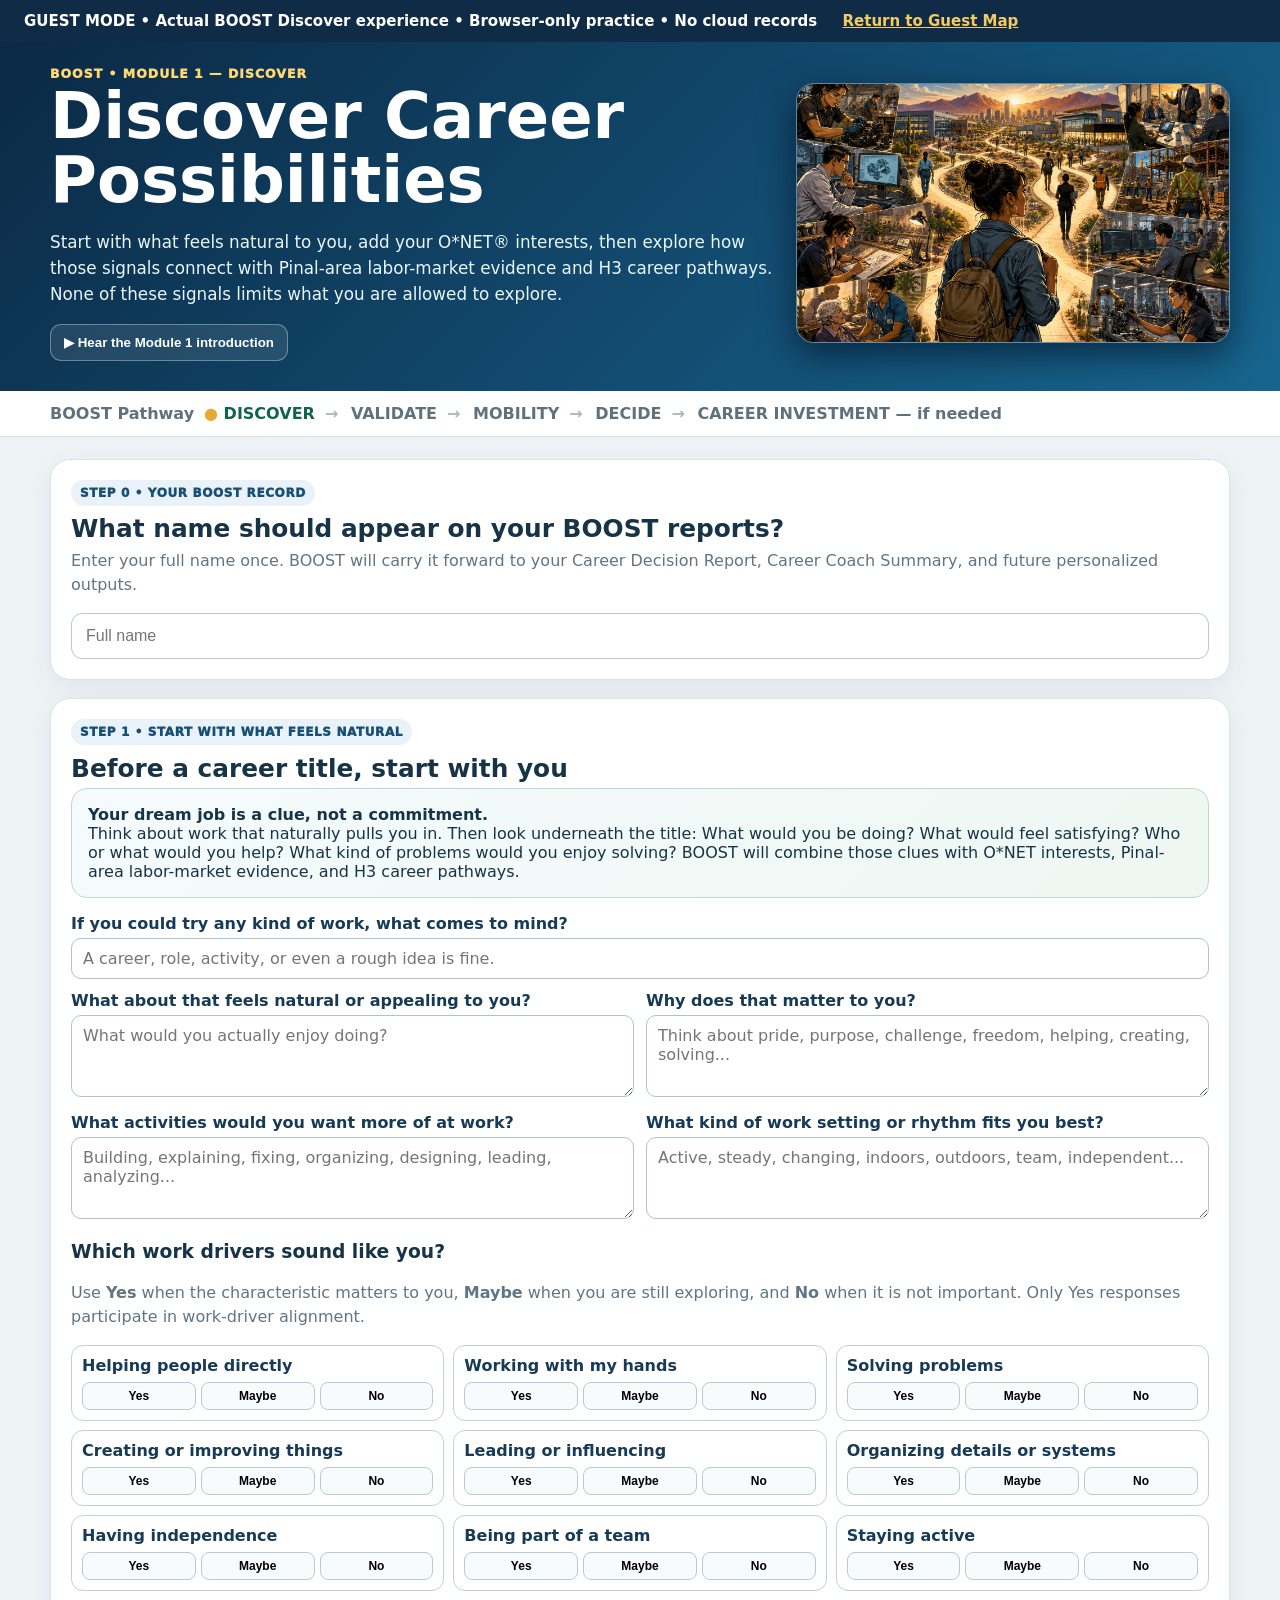
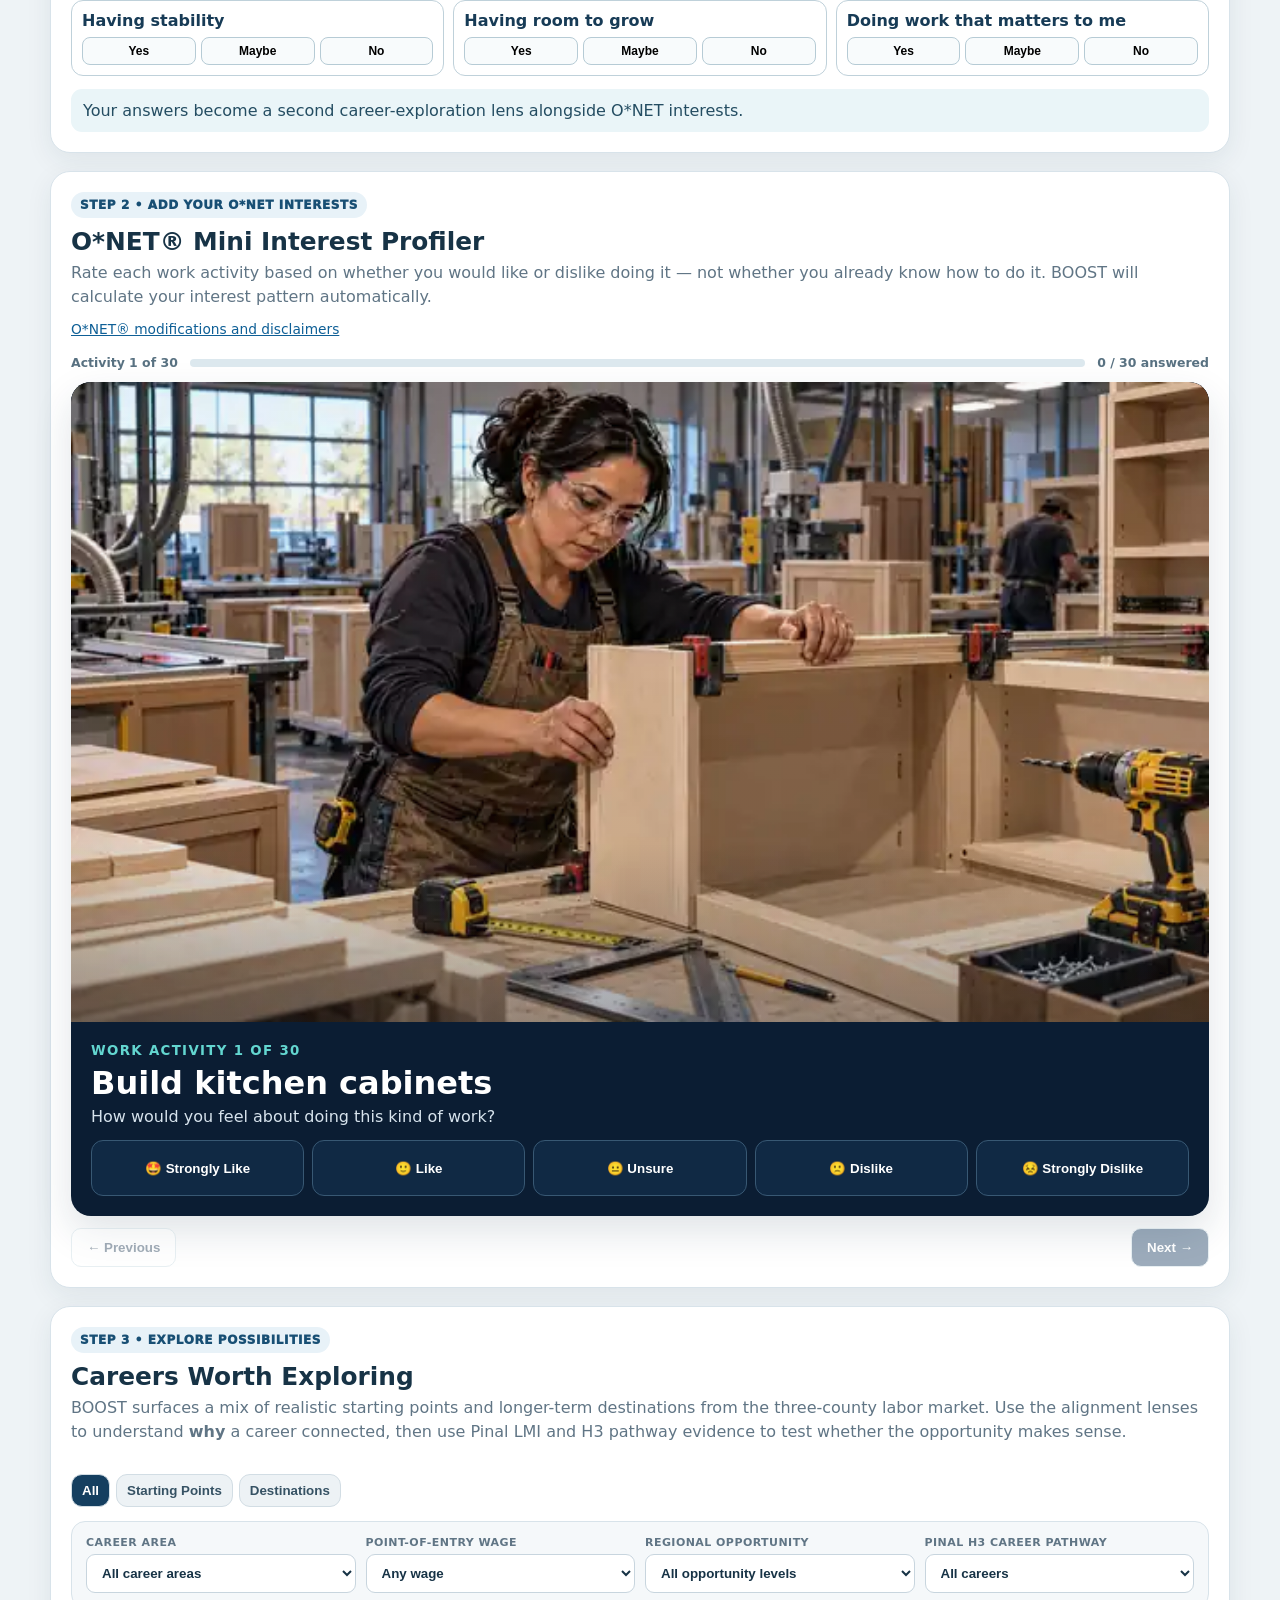
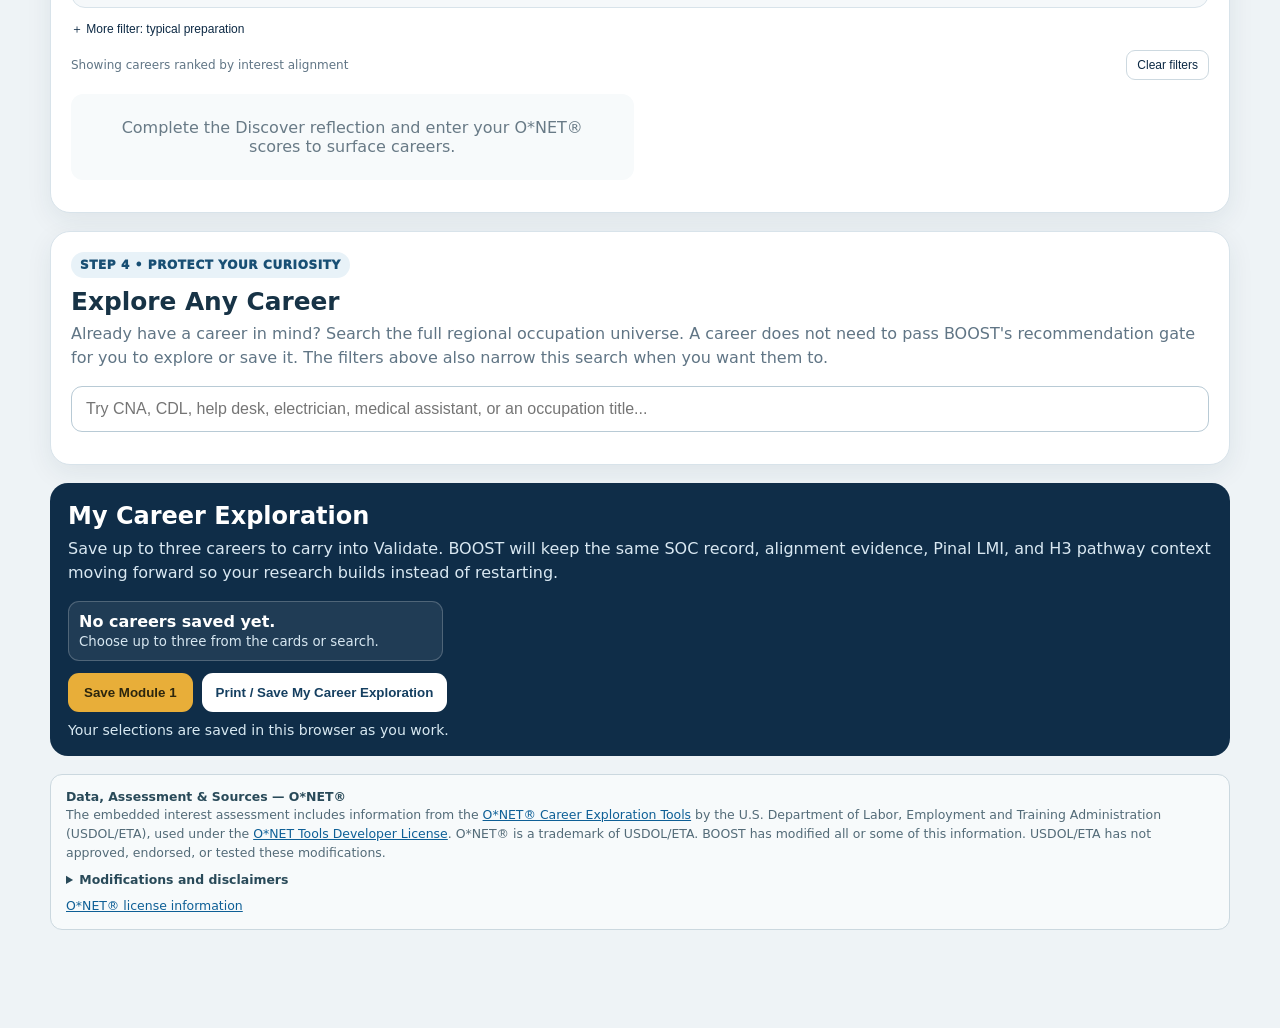
==== guest.html @ 2529eebf "Add real BOOST Discover guest experience with in-memory state and no cloud scripts" ====
<!doctype html>
<html lang="en">
<head>
<meta charset="utf-8">
<meta name="viewport" content="width=device-width,initial-scale=1">
<title>BOOST Discover — Guest Experience</title>
<link rel="stylesheet" href="assets/module1-open.css">
<link rel="stylesheet" href="assets/module1-filters-prod.css">
</head>
<body>
<div style="background:#102b46;color:white;padding:12px 24px;font:600 15px system-ui">GUEST MODE • Actual BOOST Discover experience • Browser-only practice • No cloud records <a style="color:#f4cb61;margin-left:20px" href="https://pinalworkforce1-del.github.io/BOOST_Pathway-Portal/guest.html">Return to Guest Map</a></div>
<header class="hero">
 <div class="wrap heroGrid">
  <div>
   <div class="eyebrow">BOOST • Module 1 — Discover</div>
   <h1>Discover Career Possibilities</h1>
   <p>Start with what feels natural to you, add your O*NET® interests, then explore how those signals connect with Pinal-area labor-market evidence and H3 career pathways. None of these signals limits what you are allowed to explore.</p>
   <button class="audioBtn" id="audioBtn" type="button">▶ Hear the Module 1 introduction</button>
   <audio id="introAudio" preload="none" src="assets/audio/module1_00_discover_intro.mp3"></audio>
  </div>
  <img src="assets/images/module1_00_discover-career-possibilities.png" alt="Career discovery illustration">
 </div>
</header>
<nav class="rail"><div class="railInner"><strong>BOOST Pathway</strong><span class="on">DISCOVER</span><span>VALIDATE</span><span>MOBILITY</span><span>DECIDE</span><span>CAREER INVESTMENT — if needed</span></div></nav>
<main><div class="wrap">
 <section class="panel" id="participantName">
  <div class="stepTag">Step 0 • Your BOOST record</div>
  <h2>What name should appear on your BOOST reports?</h2>
  <p class="sub">Enter your full name once. BOOST will carry it forward to your Career Decision Report, Career Coach Summary, and future personalized outputs.</p>
  <div class="searchWrap"><input class="searchInput" id="participantFullName" type="text" autocomplete="name" placeholder="Full name" aria-label="Full name" required></div>
  <div class="status" id="participantNameStatus" style="display:none;margin-top:10px"></div>
 </section>
 <section class="panel" id="onet">
  <div class="stepTag">Step 1 • Start with your interests</div>
  <h2>Enter your O*NET® Interest Profiler scores</h2>
  <p class="sub">If you have not completed the profiler yet, take it first. Then enter your six scores below. BOOST uses these scores only as a preference signal — not as a measure of qualification.</p>
  <p class="note" style="margin-top:-4px"><a href="#onetLicense">O*NET® modifications and disclaimers</a></p>
  <div class="onetBox"><div><b>O*NET® Interest Profiler</b><br><span class="note">A free assessment that measures Realistic, Investigative, Artistic, Social, Enterprising, and Conventional interests.</span></div><a href="https://www.mynextmove.org/explore/ip" target="_blank" rel="noopener">Take the O*NET® Interest Profiler ↗</a></div>
  <div class="scoreGrid">
   <div class="score"><label>R</label><b>Realistic</b><input id="R" type="number" min="0" max="40" step="1" inputmode="numeric" aria-label="Realistic score"></div>
   <div class="score"><label>I</label><b>Investigative</b><input id="I" type="number" min="0" max="40" step="1" inputmode="numeric" aria-label="Investigative score"></div>
   <div class="score"><label>A</label><b>Artistic</b><input id="A" type="number" min="0" max="40" step="1" inputmode="numeric" aria-label="Artistic score"></div>
   <div class="score"><label>S</label><b>Social</b><input id="S" type="number" min="0" max="40" step="1" inputmode="numeric" aria-label="Social score"></div>
   <div class="score"><label>E</label><b>Enterprising</b><input id="E" type="number" min="0" max="40" step="1" inputmode="numeric" aria-label="Enterprising score"></div>
   <div class="score"><label>C</label><b>Conventional</b><input id="C" type="number" min="0" max="40" step="1" inputmode="numeric" aria-label="Conventional score"></div>
  </div>
  <div class="actionRow"><button class="primary" id="surfaceBtn" type="button">Show Careers That Connect to Me</button><span class="note">Regional opportunity and H3 pathway evidence remain visible career-development evidence. They do not override your interests or work drivers.</span></div>
  <div class="interestSummary" id="interestSummary"></div>
 </section>
 <section class="panel" id="recommendations">
  <div class="resultsHead"><div><div class="stepTag">Step 2 • Explore possibilities</div><h2>Careers Worth Exploring</h2><p class="sub">BOOST surfaces a mix of realistic starting points and longer-term destinations from the three-county labor market. Use the alignment lenses to understand <b>why</b> a career connected, then use Pinal LMI and H3 pathway evidence to test whether the opportunity makes sense.</p></div>
   <div class="filters" id="filters"><button class="filterBtn active" data-filter="all">All</button><button class="filterBtn" data-filter="start">Starting Points</button><button class="filterBtn" data-filter="destination">Destinations</button></div>
  </div>
  <div id="cards" class="cards"><div class="empty">Complete the Discover reflection and enter your O*NET® scores to surface careers.</div></div>
  <div class="showMore"><button class="secondary" id="moreBtn" type="button" style="display:none">Show More Careers</button></div>
 </section>
 <section class="panel">
  <div class="stepTag">Step 4 • Protect your curiosity</div>
  <h2>Explore Any Career</h2>
  <p class="sub">Already have a career in mind? Search the full regional occupation universe. A career does not need to pass BOOST's recommendation gate for you to explore or save it. The filters above also narrow this search when you want them to.</p>
  <div class="searchWrap"><input class="searchInput" id="searchInput" type="search" placeholder="Try CNA, CDL, help desk, electrician, medical assistant, or an occupation title..." autocomplete="off"><div class="searchResults" id="searchResults"></div></div>
  <div class="searchDetail" id="searchDetail"></div>
 </section>
 <section class="selectionBox" id="selectionBox">
  <h2>My Career Exploration</h2>
  <p class="sub">Save up to three careers to carry into Validate. BOOST will keep the same SOC record, alignment evidence, Pinal LMI, and H3 pathway context moving forward so your research builds instead of restarting.</p>
  <div class="chosen" id="chosen"><div class="chosenItem"><b>No careers saved yet.</b><br><small>Choose up to three from the cards or search.</small></div></div>
  <div class="selectionActions"><button class="primary" id="saveBtn" type="button">Save Module 1</button><button class="secondary" id="printBtn" type="button">Print / Save My Career Exploration</button></div>
  <div class="status" id="saveStatus">Your selections are saved in this browser as you work.</div>
  <div class="completion" id="completion"></div>
 </section>
 <aside id="onetLicense" aria-label="O*NET data, assessment, modifications, and licensing" style="margin:18px 0 28px;padding:13px 15px;border:1px solid #cbd8df;border-radius:12px;background:#f7fafb;color:#536b78;font-size:.78rem;line-height:1.5">
  <b style="color:#294a59">Data, Assessment &amp; Sources — O*NET®</b><br>
  The embedded interest assessment includes information from the <a href="https://www.onetcenter.org/tools.html" target="_blank" rel="noopener">O*NET® Career Exploration Tools</a> by the U.S. Department of Labor, Employment and Training Administration (USDOL/ETA), used under the <a href="https://www.onetcenter.org/license_toolsdev.html" target="_blank" rel="noopener">O*NET Tools Developer License</a>. O*NET® is a trademark of USDOL/ETA. BOOST has modified all or some of this information. USDOL/ETA has not approved, endorsed, or tested these modifications.
  <details style="margin-top:8px"><summary style="cursor:pointer;font-weight:800;color:#294a59">Modifications and disclaimers</summary><div style="margin-top:6px">BOOST presents the 30 O*NET® Mini Interest Profiler work activities in a custom, one-activity-at-a-time interface, adds original activity imagery, implements the five-response Mini Interest Profiler scoring structure to produce six RIASEC scores from 0–20, and carries those results into BOOST career exploration and regional labor-market analysis. The profiler remains a career-exploration preference signal and is not used as a measure of qualification. The underlying BOOST scoring/state contract is preserved for participant continuity. This module also includes information adapted from the <a href="https://www.onetcenter.org/database.html" target="_blank" rel="noopener">O*NET® 31.0 Database</a>, used under the <a href="https://creativecommons.org/licenses/by/4.0/" target="_blank" rel="noopener">CC BY 4.0 license</a>. BOOST crosswalks and combines some database information with participant responses and regional labor-market evidence. USDOL/ETA has not approved, endorsed, or tested these modifications.</div></details>
  <div style="margin-top:8px"><a href="https://www.onetcenter.org/license_agreements.html" target="_blank" rel="noopener">O*NET® license information</a></div>
 </aside>
</div></main>


<script src="assets/data/career-data-v1-01.js"></script>
<script src="assets/data/career-data-v1-02.js"></script>
<script src="assets/data/career-data-v1-03.js"></script>
<script src="assets/data/career-data-v1-04.js"></script>
<script src="assets/data/career-data-v1-05.js"></script>
<script src="assets/data/career-data-v1-06.js"></script>
<script src="guest-assets/module1-open-prod.js"></script>
<script src="guest-assets/module1-onet-embedded-v1.js?v=20261005c"></script>
<script src="guest-assets/module1-filters-prod.js"></script>
<script src="guest-assets/module1-search-hotfix.js"></script>
<script src="guest-assets/module1-participant-name-v1.js"></script>
<script src="guest-assets/module1-mindmap-alignment-v1.js?v=20260926a"></script>
<script src="guest-assets/careeronestop-career-action-v1.js?v=20260926a"></script>
<script>
(function restoreBoostMapReturnRule(){
  const PORTAL='https://pinalworkforce1-del.github.io/BOOST_Pathway-Portal/guest.html';
  showCompletion=function(){
    const params=new URLSearchParams(location.search),returnUrl=params.get('boost_return'),moduleId=params.get('boost_module'),nonce=params.get('boost_nonce');
    const box=document.getElementById('completion');if(!box)return;box.style.display='block';
    let safeReturn=null;
    if(returnUrl&&moduleId==='module1'&&nonce){
      try{safeReturn=new URL(returnUrl,location.href);if(safeReturn.origin!==location.origin)safeReturn=null}catch(_){safeReturn=null}
    }
    if(safeReturn){
      box.innerHTML='<h3>Module 1 Complete</h3><p>Your career exploration has been saved. Return to BOOST to record completion and continue your pathway.</p><button class="primary" id="boostReturnComplete" type="button">Save Completion & Return to BOOST</button>';
      document.getElementById('boostReturnComplete').onclick=()=>{safeReturn.searchParams.set('boost_complete','module1');safeReturn.searchParams.set('boost_nonce',nonce);location.assign(safeReturn.toString())};
    }else{
      box.innerHTML='<h3>Module 1 Complete</h3><p>Your exploration stays in this guest tab only. Return to the guest map after each module so you can see your progress and next available step.</p><a class="primary" href="'+PORTAL+'" style="display:inline-block;text-decoration:none">Return to BOOST Map →</a>';
    }
  };
})();
</script>
</body></html>
---- assets/module1-open.css ----
:root{--navy:#0c2944;--blue:#15547f;--sky:#eaf4fb;--gold:#e6aa32;--green:#147458;--ink:#173346;--muted:#607585;--line:#d8e3ea;--paper:#fff;--sand:#fff8e8;--red:#a33b37}
*{box-sizing:border-box}html{scroll-behavior:smooth}body{margin:0;background:#eef3f6;color:var(--ink);font-family:system-ui,-apple-system,Segoe UI,Arial,sans-serif}
a{color:#0e5f96}.wrap{max-width:1180px;margin:auto}.hero{background:linear-gradient(135deg,#0b2945,#17658f);color:#fff;padding:24px 16px 30px}.heroGrid{display:grid;grid-template-columns:1.25fr .75fr;gap:22px;align-items:center}.eyebrow{color:#ffd873;font-size:.78rem;font-weight:950;letter-spacing:.08em;text-transform:uppercase}.hero h1{font-size:clamp(2.2rem,5vw,4rem);margin:.2rem 0 .55rem;line-height:1}.hero p{font-size:1.05rem;line-height:1.55;color:#e9f5fb;max-width:760px}.hero img{width:100%;max-height:260px;object-fit:cover;border-radius:18px;border:1px solid #ffffff55;box-shadow:0 12px 35px #0018}.audioBtn,.primary,.secondary,.filterBtn,.addBtn,.searchPick{border:0;border-radius:11px;font-weight:900;cursor:pointer}.audioBtn{padding:10px 13px;background:#ffffff18;color:#fff;border:1px solid #ffffff55}.rail{background:#fff;border-bottom:1px solid var(--line);padding:13px 16px}.railInner{max-width:1180px;margin:auto;display:flex;gap:10px;align-items:center;flex-wrap:wrap;font-weight:850;color:#60717e}.rail .on{color:#0f654c}.rail .on::before{content:"● ";color:#e6aa32}.rail span:not(.on)::before{content:"→ ";color:#aab8c2;margin-right:7px}
main{padding:22px 14px 70px}.panel{background:#fff;border:1px solid var(--line);border-radius:20px;padding:20px;margin-bottom:18px;box-shadow:0 8px 27px #17334613}.panel h2{margin:.1rem 0 .35rem;font-size:1.55rem}.sub{color:var(--muted);line-height:1.5;margin:.2rem 0 1rem}.stepTag{display:inline-block;font-size:.75rem;font-weight:950;letter-spacing:.05em;text-transform:uppercase;background:#e8f2f8;color:#184f74;padding:6px 9px;border-radius:999px;margin-bottom:7px}
.onetBox{display:grid;grid-template-columns:1fr auto;gap:16px;padding:13px 14px;background:#f2f8fc;border:1px solid #c9dfed;border-radius:14px;align-items:center}.onetBox a{display:inline-block;text-decoration:none;background:#15547f;color:#fff;padding:10px 13px;border-radius:10px;font-weight:900;white-space:nowrap}
.scoreGrid{display:grid;grid-template-columns:repeat(6,1fr);gap:9px;margin-top:15px}.score{padding:11px;background:#f8fafb;border:1px solid #d9e3e9;border-radius:12px}.score label{display:block;font-size:.78rem;color:var(--muted);font-weight:900}.score b{display:block;font-size:1rem;margin:2px 0 5px}.score input{width:100%;font-size:1.05rem;font-weight:850;padding:9px;border:1px solid #b7c8d3;border-radius:8px}
.actionRow{display:flex;align-items:center;gap:10px;flex-wrap:wrap;margin-top:13px}.primary{padding:12px 16px;background:#e8ae39;color:#2c260e}.secondary{padding:11px 14px;background:#15547f;color:#fff}.note{font-size:.86rem;color:var(--muted)}.interestSummary{display:none;margin-top:13px;padding:12px 14px;background:#eff9f4;border:1px solid #b6dfcc;border-radius:12px}.interestSummary b{color:#0f654c}
.resultsHead{display:flex;justify-content:space-between;gap:14px;align-items:flex-end;flex-wrap:wrap}.filters{display:flex;gap:6px;flex-wrap:wrap}.filterBtn{padding:8px 10px;background:#edf2f5;color:#365264;border:1px solid #d2dde4}.filterBtn.active{background:#153f60;color:#fff}
.cards{display:grid;grid-template-columns:repeat(2,1fr);gap:13px;margin-top:14px}.card{border:1px solid #d5e1e8;border-radius:16px;padding:16px;background:#fff;position:relative}.card h3{font-size:1.2rem;margin:.2rem 0 .35rem}.badges{display:flex;gap:6px;flex-wrap:wrap;margin-bottom:10px}.badge{display:inline-block;padding:5px 8px;border-radius:999px;font-size:.72rem;font-weight:900}.opp{background:#e7f3fb;color:#164f76;border:1px solid #b9d8ea}.stage{background:#eef8f2;color:#0e6748;border:1px solid #b4dec9}.path{background:#fff1c9;color:#6f5200;border:1px solid #e3c665}.selectedBadge{background:#e9f7f0;color:#0c6546;border:1px solid #9ed2b9}
.metrics{display:grid;grid-template-columns:repeat(4,1fr);gap:7px;margin:10px 0}.metric{background:#f5f8fa;border-radius:10px;padding:8px}.metric small{display:block;color:#6a7c88}.metric b{display:block;font-size:.98rem}.entry{background:#fff8e7;border:1px solid #ead39a}
.prep{margin:9px 0;padding:10px;border-left:4px solid #e5aa32;background:#fffaf0;border-radius:8px;font-size:.9rem;line-height:1.45}.pathStory{margin:9px 0;padding:10px;background:#f0f8f4;border-radius:9px;font-size:.9rem}.origin{font-size:.76rem;color:#657784;font-weight:850}.addBtn{padding:10px 12px;background:#15547f;color:#fff}.addBtn.remove{background:#6b7881}.addBtn:disabled{opacity:.55;cursor:not-allowed}
.searchWrap{position:relative}.searchInput{width:100%;padding:13px 14px;font-size:1rem;border:1px solid #b8cad5;border-radius:11px}.searchResults{margin-top:8px;border:1px solid #d7e2e8;border-radius:12px;overflow:hidden;display:none;max-height:330px;overflow-y:auto}.searchPick{width:100%;text-align:left;padding:10px 12px;border-radius:0;background:#fff;color:var(--ink);border-bottom:1px solid #e7eef2}.searchPick:hover{background:#f3f8fb}.searchPick small{display:block;color:#6c7d89;margin-top:2px}.searchDetail{margin-top:12px}
.selectionBox{background:#0f2d48;color:#fff;border-radius:18px;padding:18px}.selectionBox h2{margin:.1rem 0 .4rem}.selectionBox .sub{color:#d9e8f2}.chosen{display:grid;grid-template-columns:repeat(3,1fr);gap:9px;margin:12px 0}.chosenItem{background:#ffffff13;border:1px solid #ffffff35;border-radius:11px;padding:10px}.chosenItem small{color:#d7e7f1}.selectionActions{display:flex;gap:9px;flex-wrap:wrap}.selectionActions .secondary{background:#fff;color:#153f60}.status{margin-top:10px;font-size:.88rem;color:#d8e9f2}.completion{display:none;margin-top:15px;background:#eff9f4;color:#173346;border:1px solid #a9d7c0;border-radius:13px;padding:14px}.completion h3{margin:.1rem 0 .35rem;color:#0e6748}.completion a,.completion button{display:inline-block;margin-top:8px;padding:10px 13px;background:#14644c;color:#fff;border:0;border-radius:10px;text-decoration:none;font-weight:900;cursor:pointer}
.empty{padding:24px;text-align:center;color:#687a86;background:#f7fafb;border-radius:12px}.load{padding:25px;text-align:center}.fine{font-size:.78rem;color:#71838e}.showMore{margin-top:12px;text-align:center}
@media(max-width:850px){.heroGrid{grid-template-columns:1fr}.hero img{max-height:220px}.scoreGrid{grid-template-columns:repeat(3,1fr)}.cards{grid-template-columns:1fr}.metrics{grid-template-columns:repeat(2,1fr)}.chosen{grid-template-columns:1fr}.onetBox{grid-template-columns:1fr}}
@media(max-width:480px){.scoreGrid{grid-template-columns:repeat(2,1fr)}}
@media print{.hero,.rail,.onetBox,.scoreGrid,.actionRow,.filters,.addBtn,.searchWrap,.selectionActions,.showMore{display:none!important}.panel,.selectionBox{box-shadow:none;border:1px solid #bbb;color:#111;background:#fff}.chosenItem{border:1px solid #bbb;color:#111}.selectionBox .sub,.selectionBox .status,.chosenItem small{color:#444}}
---- assets/module1-filters-prod.css ----
.careerFilterBar{display:grid;grid-template-columns:repeat(4,minmax(150px,1fr));gap:10px;margin:14px 0 8px;padding:14px;background:#f5f8fa;border:1px solid var(--line);border-radius:14px}.careerFilter{display:flex;flex-direction:column;gap:5px}.careerFilter label{font-size:11px;font-weight:900;letter-spacing:.45px;text-transform:uppercase;color:var(--muted)}.careerFilter select{width:100%;padding:10px 11px;border:1px solid #c8d5de;border-radius:9px;background:#fff;color:var(--ink);font-weight:700}.careerFilterMeta{display:flex;justify-content:space-between;gap:12px;align-items:center;margin:7px 0 13px;color:var(--muted);font-size:12px}.careerFilterMeta button{padding:7px 10px;border:1px solid #cdd9e0;border-radius:9px;background:#fff;color:var(--navy);font-size:12px}.moreFilterWrap{margin-top:8px}.moreFilterToggle{background:transparent!important;color:var(--navy)!important;border:0!important;padding:5px 0!important;font-size:12px!important}.moreFilters{display:none;margin-top:8px}.moreFilters.open{display:block}.filterZero{padding:18px;border:1px dashed #c9d6de;border-radius:12px;background:#fbfdfe;color:var(--muted)}@media(max-width:850px){.careerFilterBar{grid-template-columns:1fr 1fr}}@media(max-width:520px){.careerFilterBar{grid-template-columns:1fr}.careerFilterMeta{align-items:flex-start;flex-direction:column}}
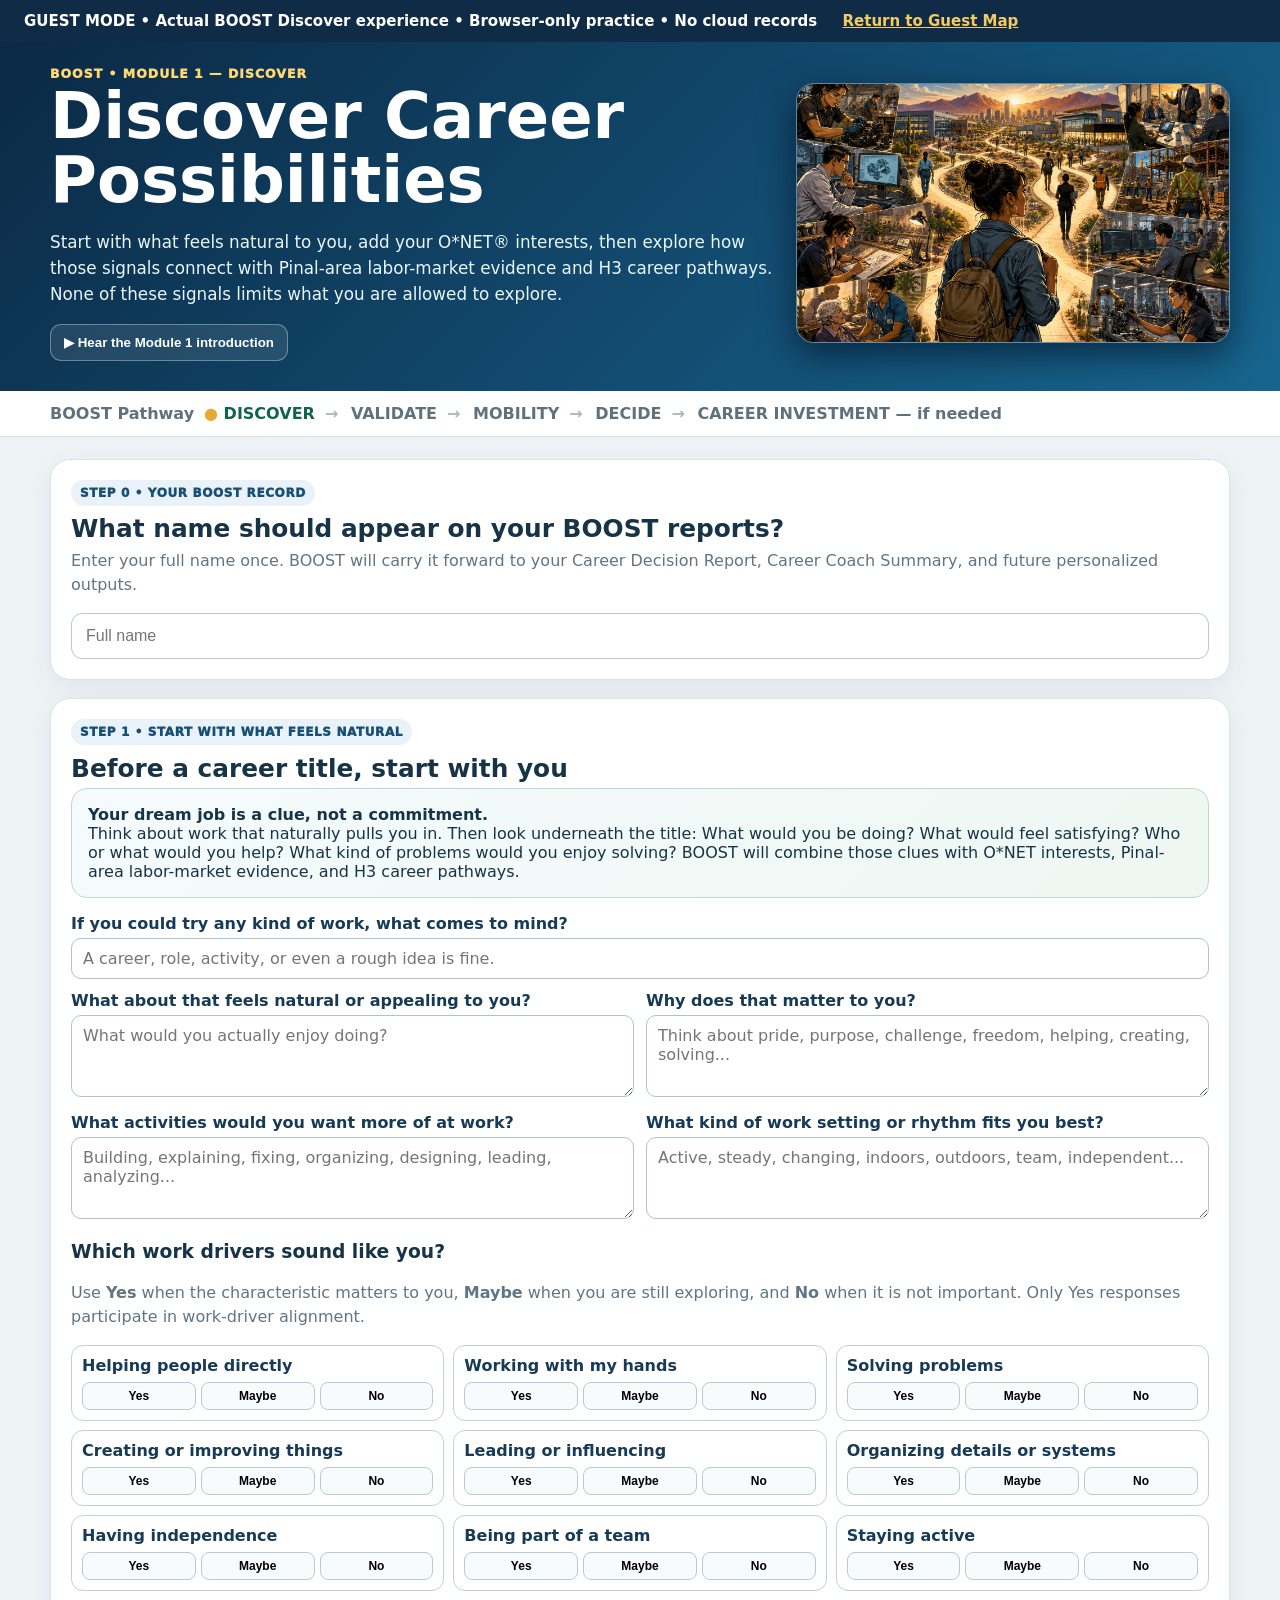
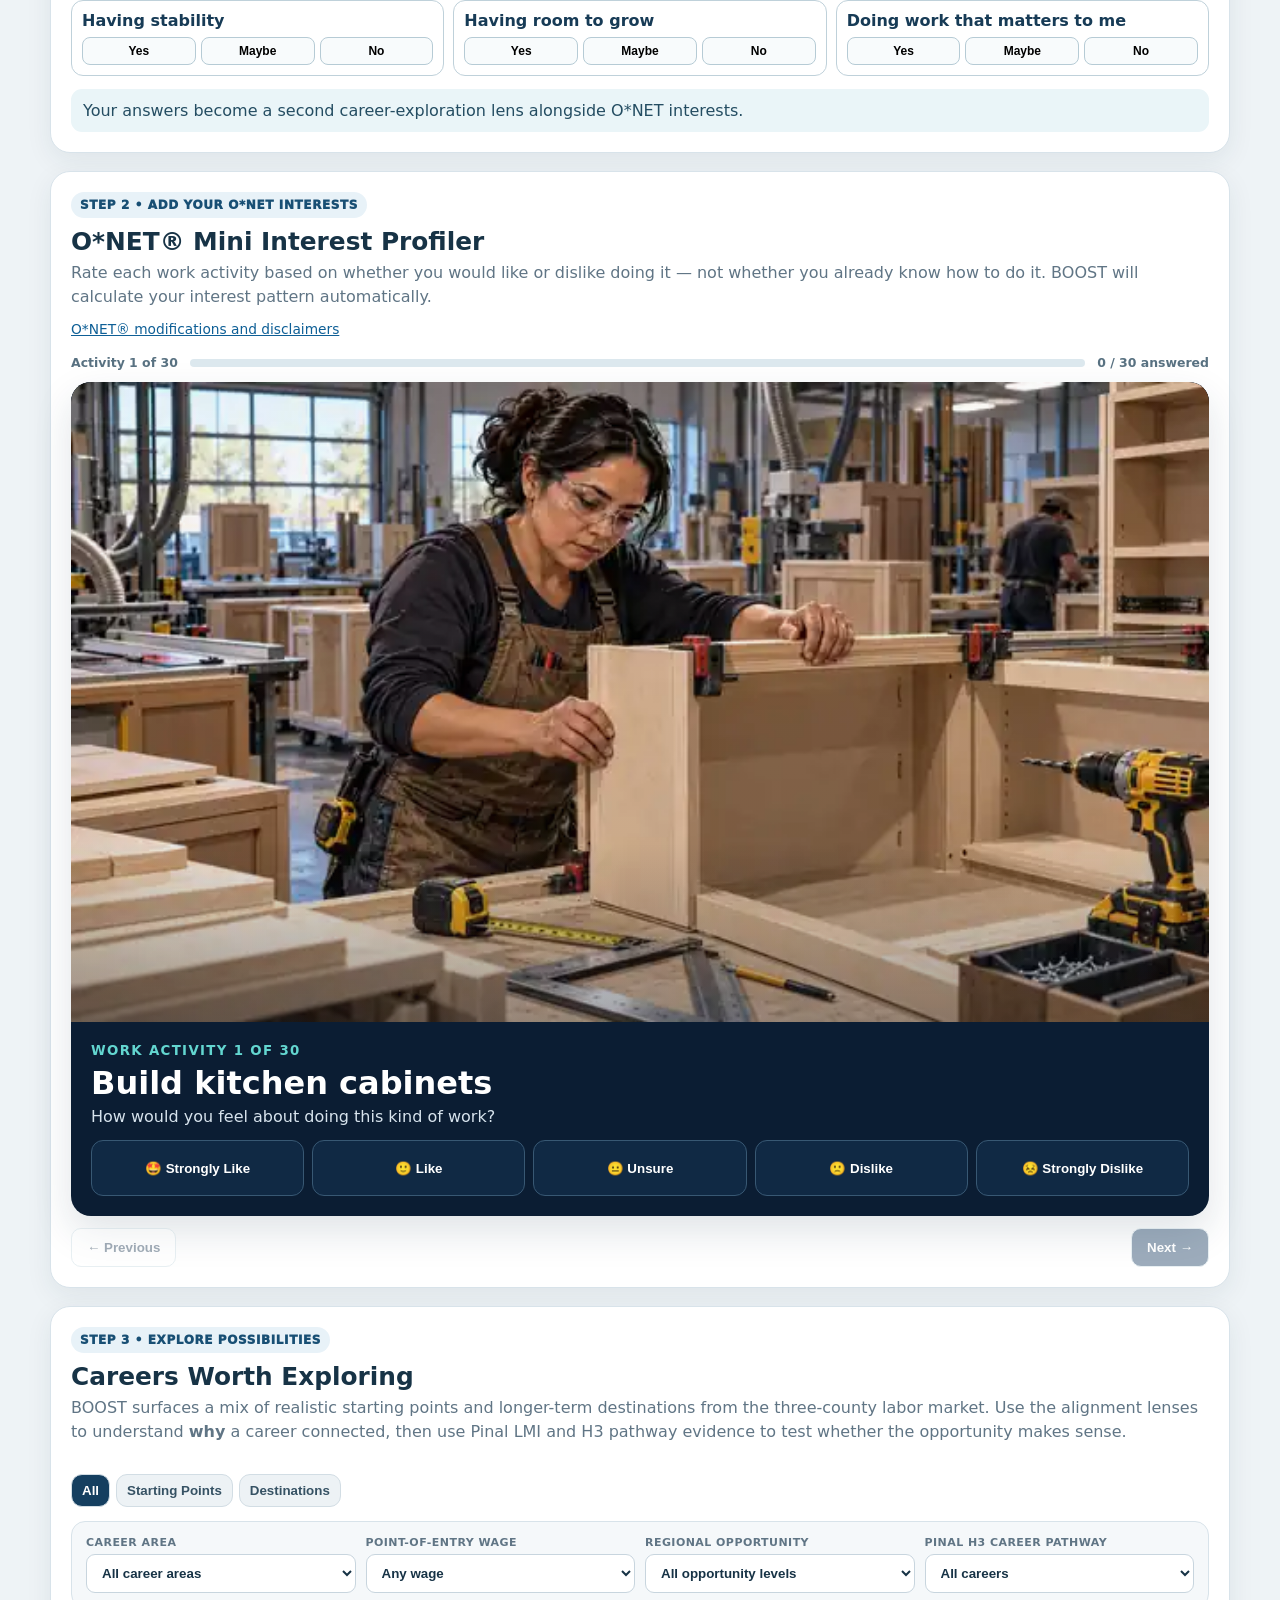
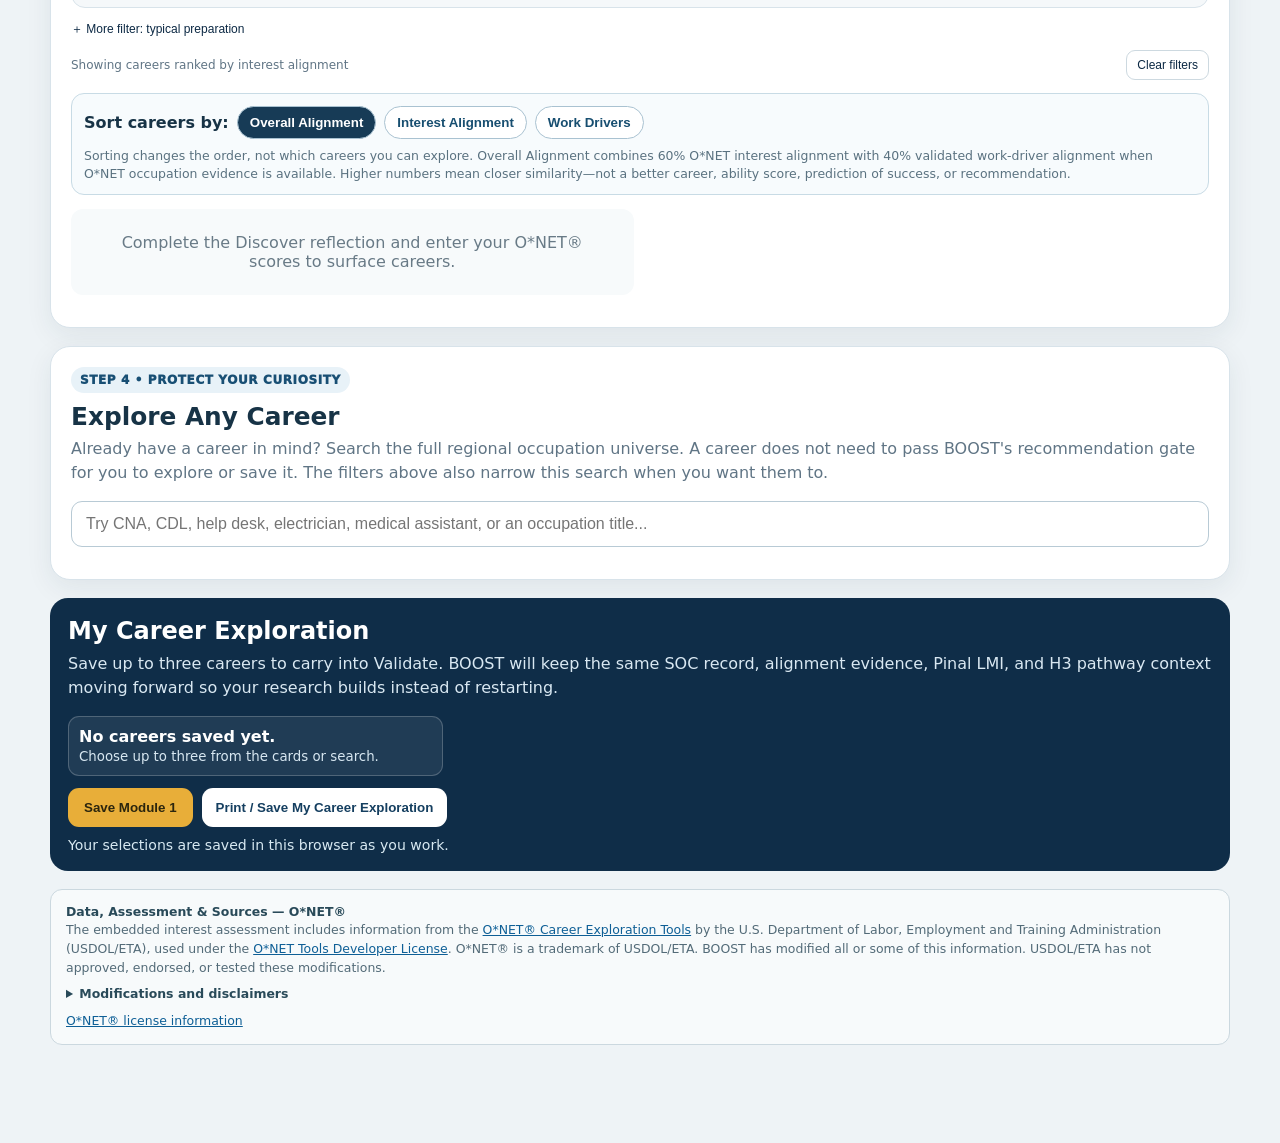
==== commit d9a1b6c8: "Initialize in-memory guest storage before Discover scripts" ====
--- a/guest.html
+++ b/guest.html
@@ -84,6 +84,18 @@
 <script src="assets/data/career-data-v1-04.js"></script>
 <script src="assets/data/career-data-v1-05.js"></script>
 <script src="assets/data/career-data-v1-06.js"></script>
+<script>
+const guestStore = (() => {
+ const memory = new Map();
+ return {
+  getItem(key) { return memory.has(String(key)) ? memory.get(String(key)) : null; },
+  setItem(key,value) { memory.set(String(key),String(value)); },
+  removeItem(key) { memory.delete(String(key)); },
+  clear() { memory.clear(); }
+ };
+})();
+window.PinalModule1CloudBridge = {sync:async()=>({ok:false,reason:"guest-mode"})};
+</script>
 <script src="guest-assets/module1-open-prod.js"></script>
 <script src="guest-assets/module1-onet-embedded-v1.js?v=20261005c"></script>
 <script src="guest-assets/module1-filters-prod.js"></script>
